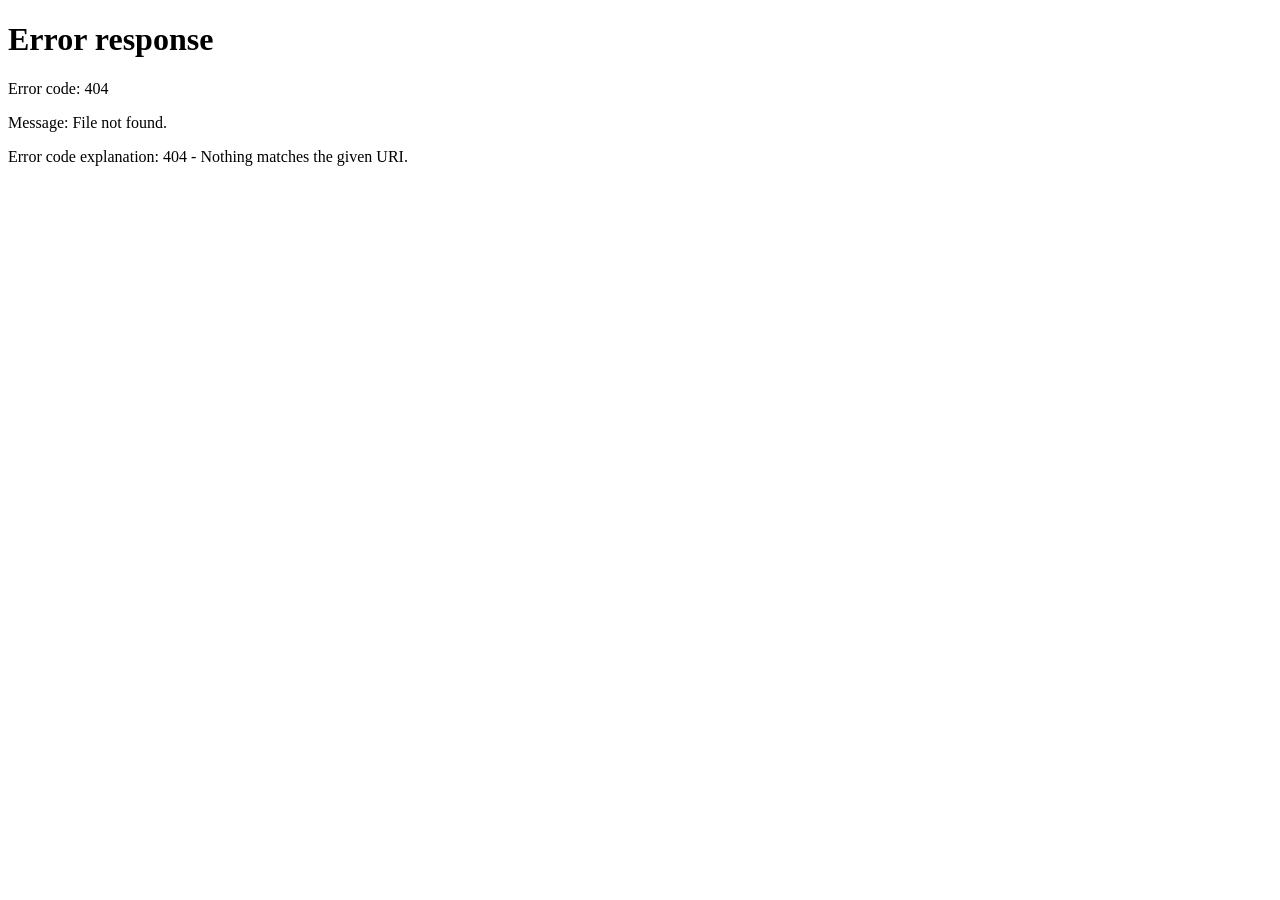
==== index.html @ 847a8bce "포트폴리오 업데이트" ====
<!doctype html>
<html lang="en">
<head>
    <meta charset="utf-8">
    <meta http-equiv="refresh" content="0; url=./portfolio/index.html">
    <meta name="viewport" content="width=device-width, initial-scale=1">
    <title>Realtime Auction Portfolio Redirect</title>
</head>
<body>
    <p>Redirecting to <a href="./portfolio/index.html">portfolio dashboard</a>...</p>
</body>
</html>
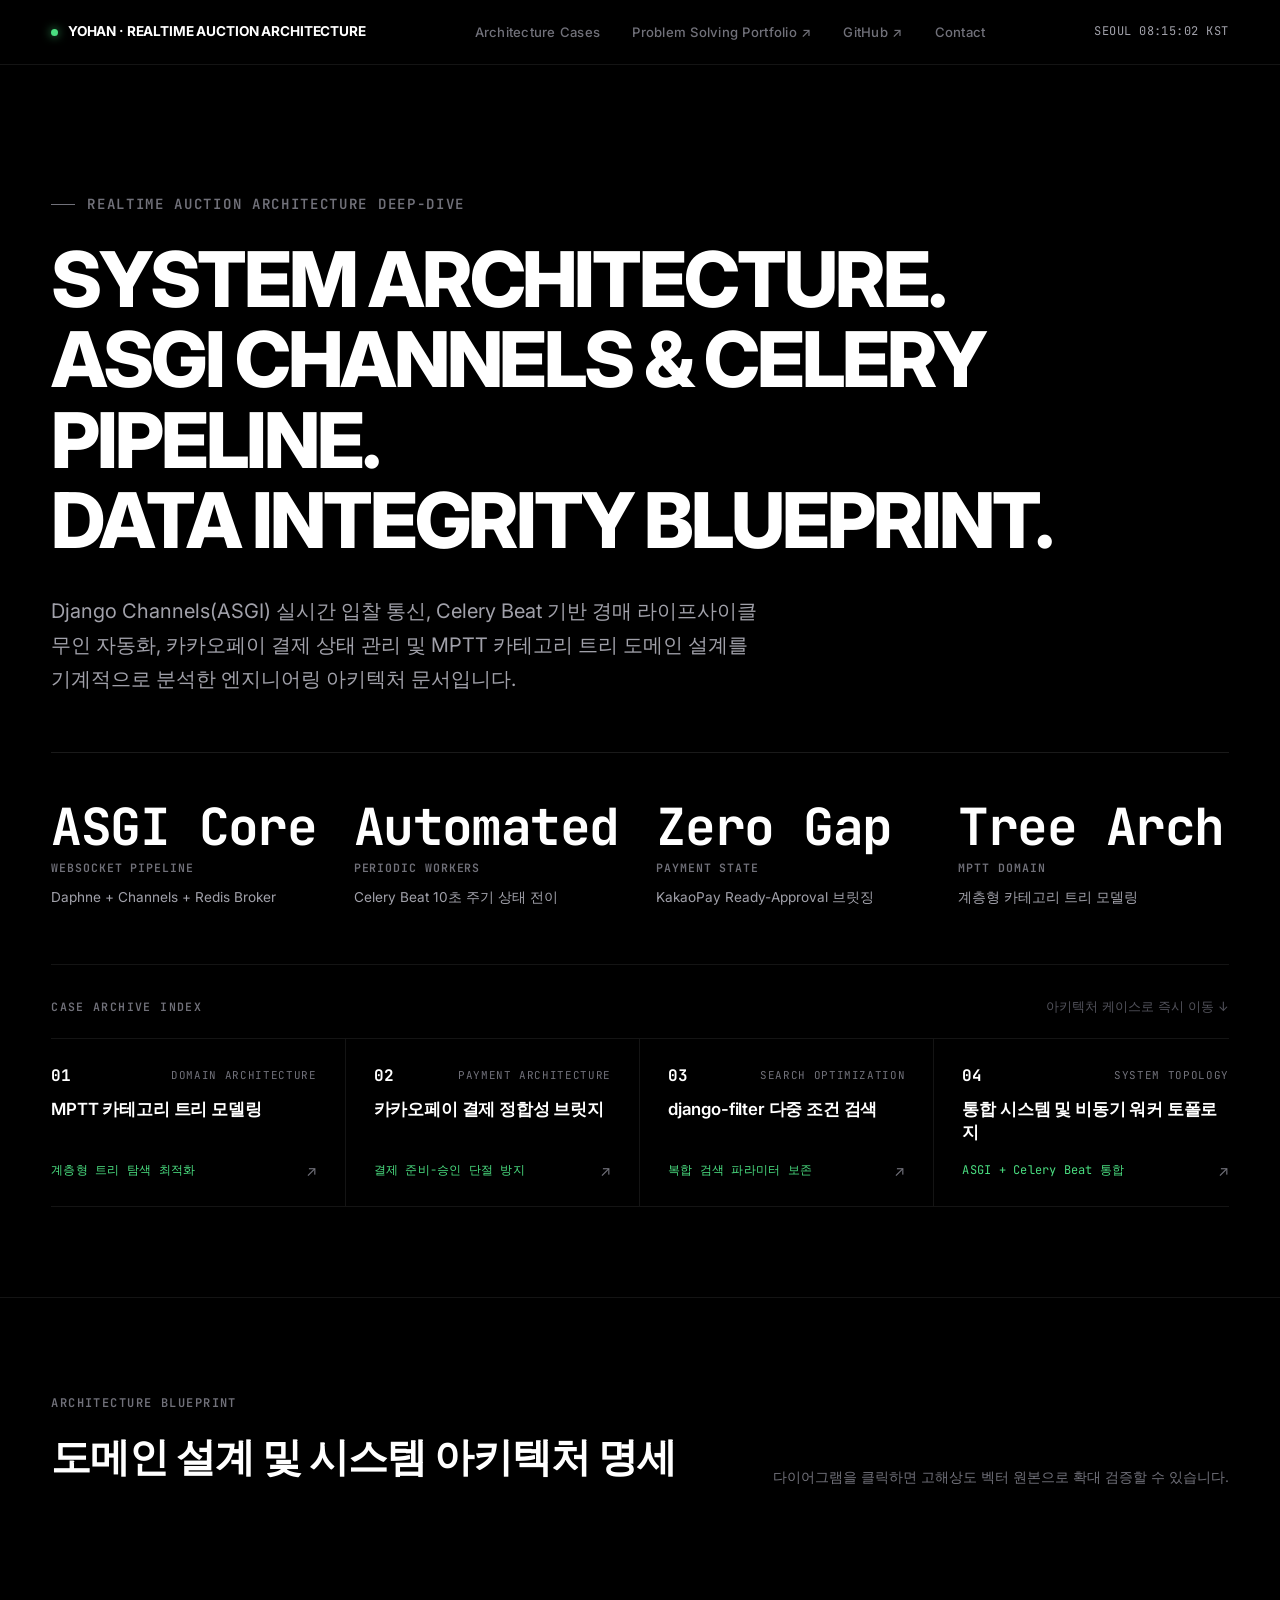
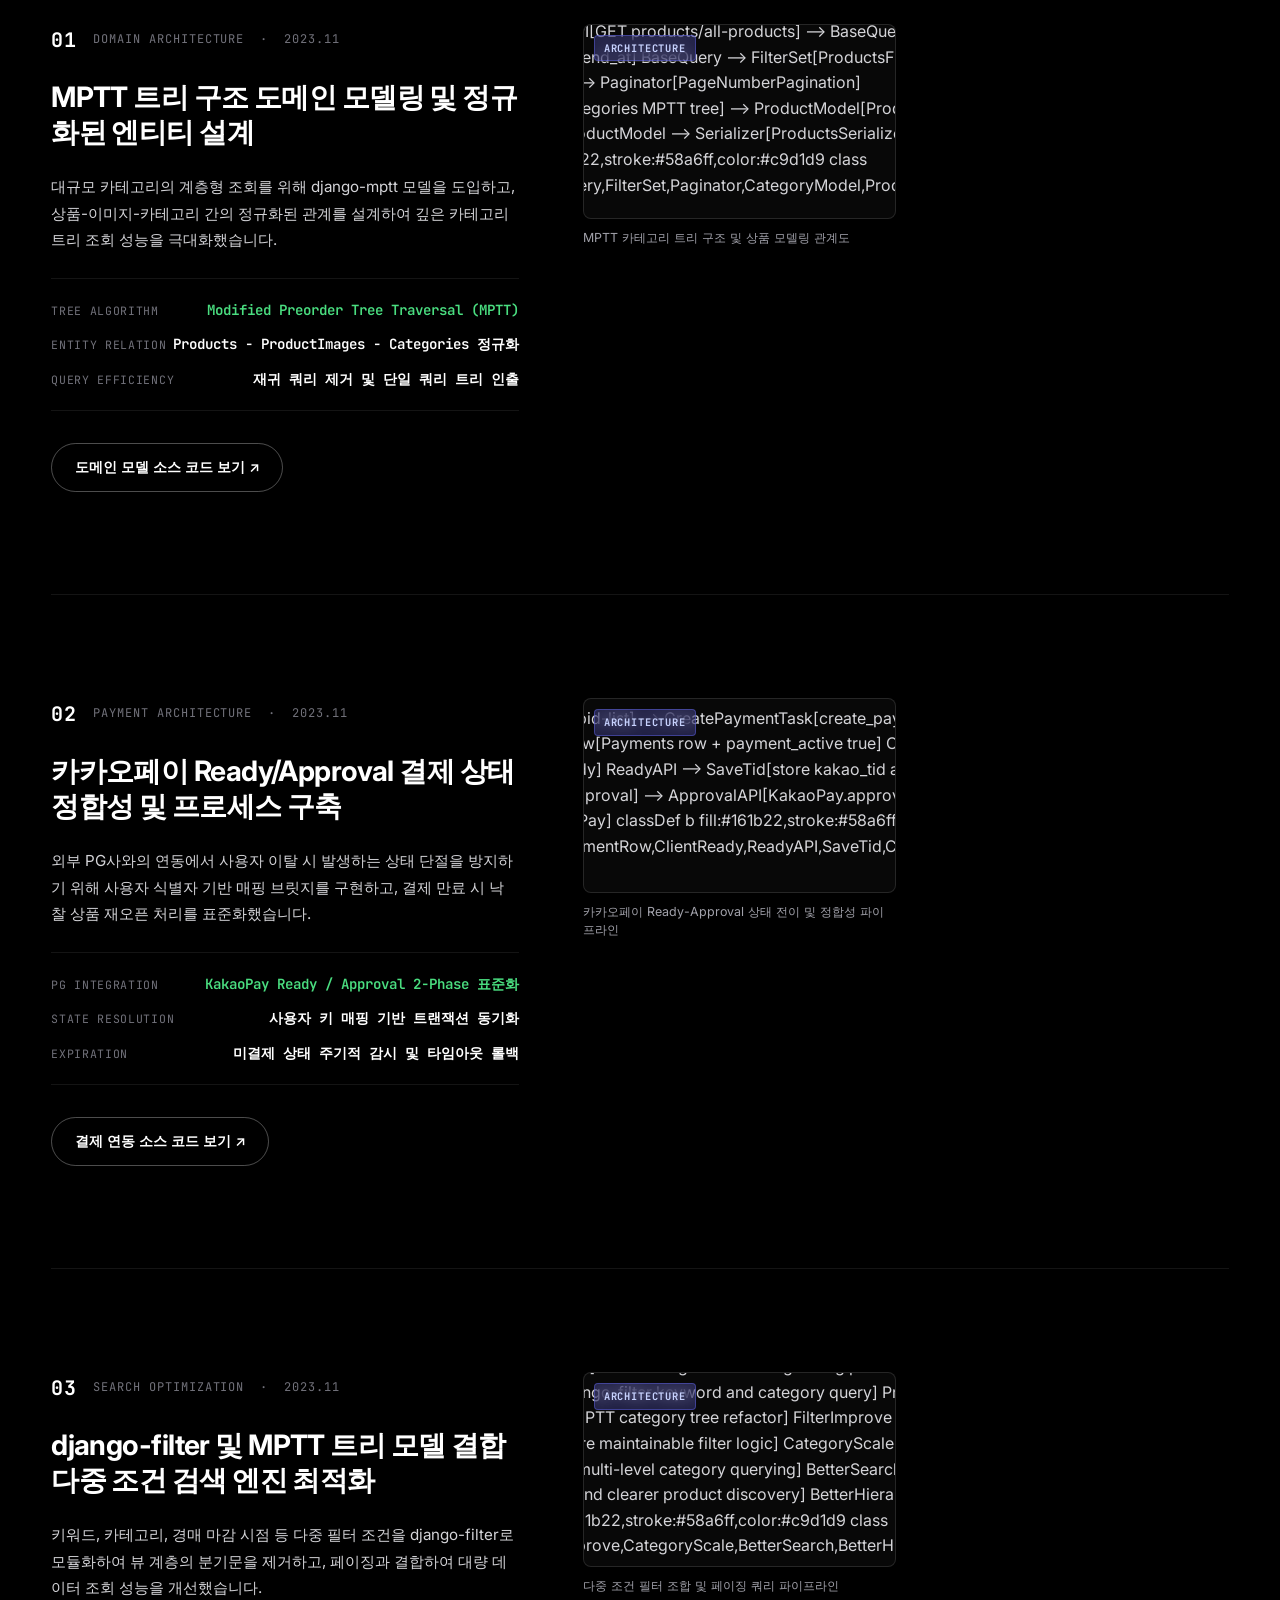
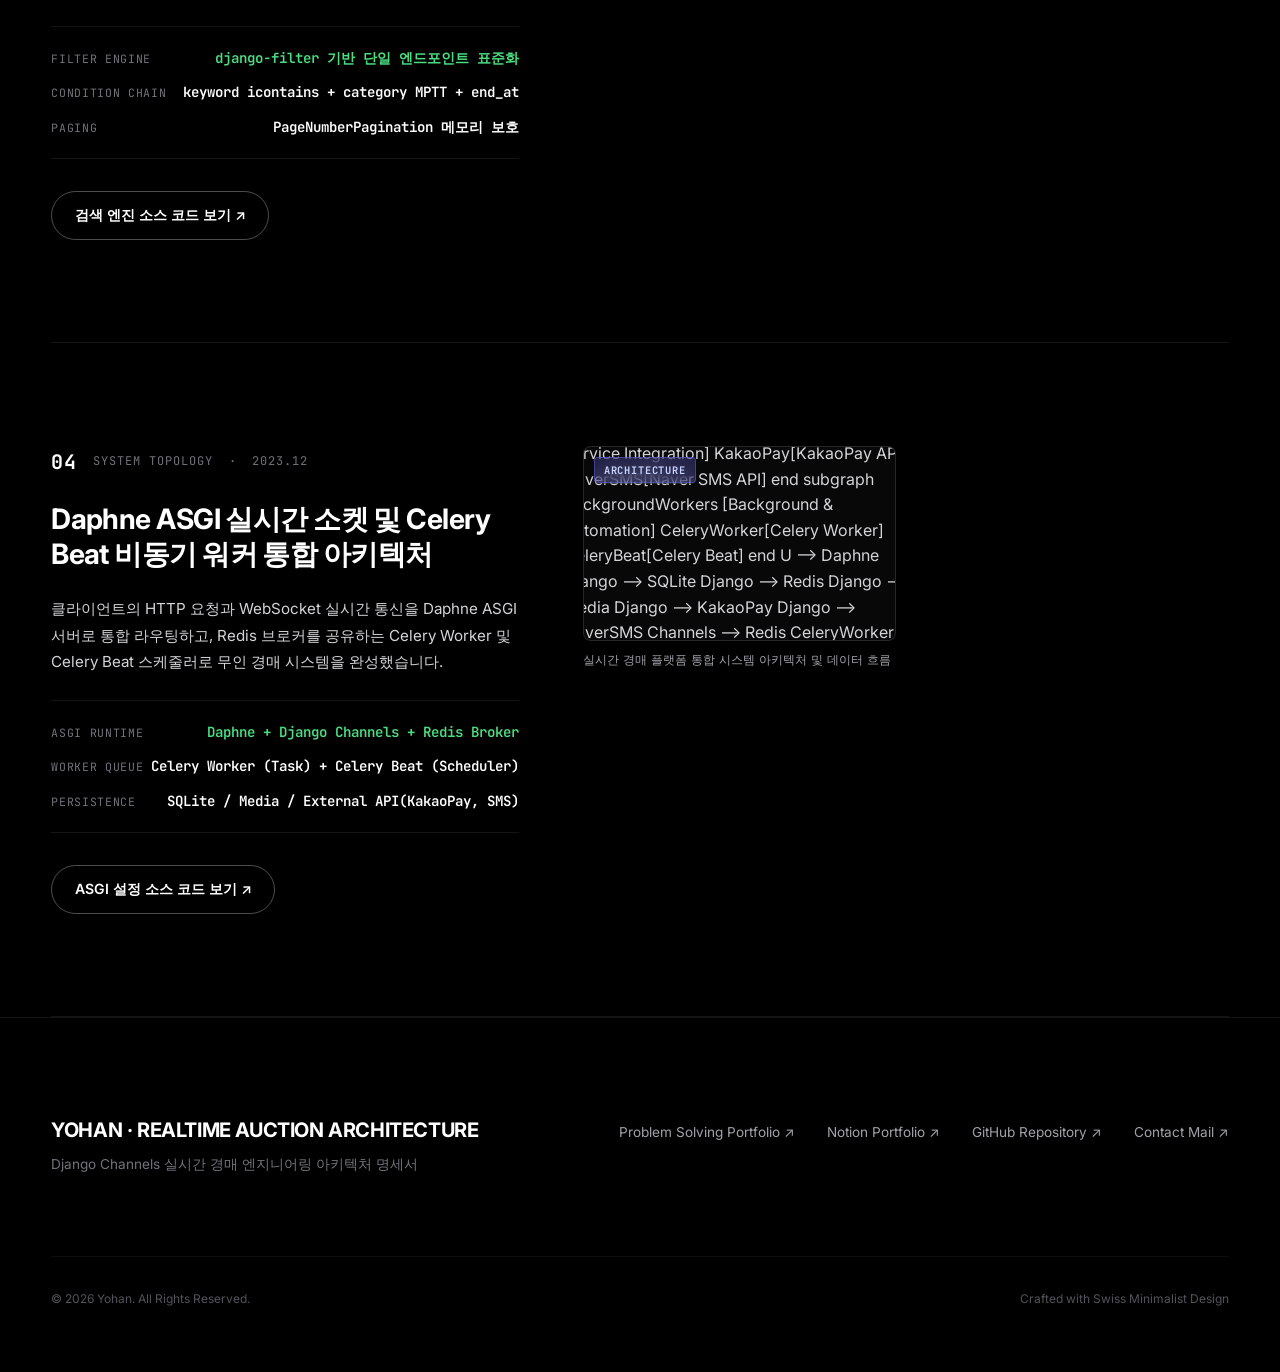
==== commit 108eaa8c: "refactor: migrate dashboard to Swiss-minimalist design with modular portfolio engine and restructure" ====
--- a/index.html
+++ b/index.html
@@ -1,12 +1,14 @@
-<!doctype html>
-<html lang="en">
+<!DOCTYPE html>
+<html lang="ko">
 <head>
-    <meta charset="utf-8">
-    <meta http-equiv="refresh" content="0; url=./portfolio/index.html">
-    <meta name="viewport" content="width=device-width, initial-scale=1">
-    <title>Realtime Auction Portfolio Redirect</title>
+    <meta charset="UTF-8">
+    <meta http-equiv="refresh" content="0; url=./docs/">
+    <title>Redirecting to Realtime Auction Architecture Specification...</title>
+    <script>
+        window.location.replace("./docs/");
+    </script>
 </head>
-<body>
-    <p>Redirecting to <a href="./portfolio/index.html">portfolio dashboard</a>...</p>
+<body style="background: #000000; color: #71717A; font-family: sans-serif; display: flex; align-items: center; justify-content: center; height: 100vh; margin: 0;">
+    <p>Redirecting to <a href="./docs/" style="color: #4ADE80;">Realtime Auction Architecture Specification</a>...</p>
 </body>
 </html>
